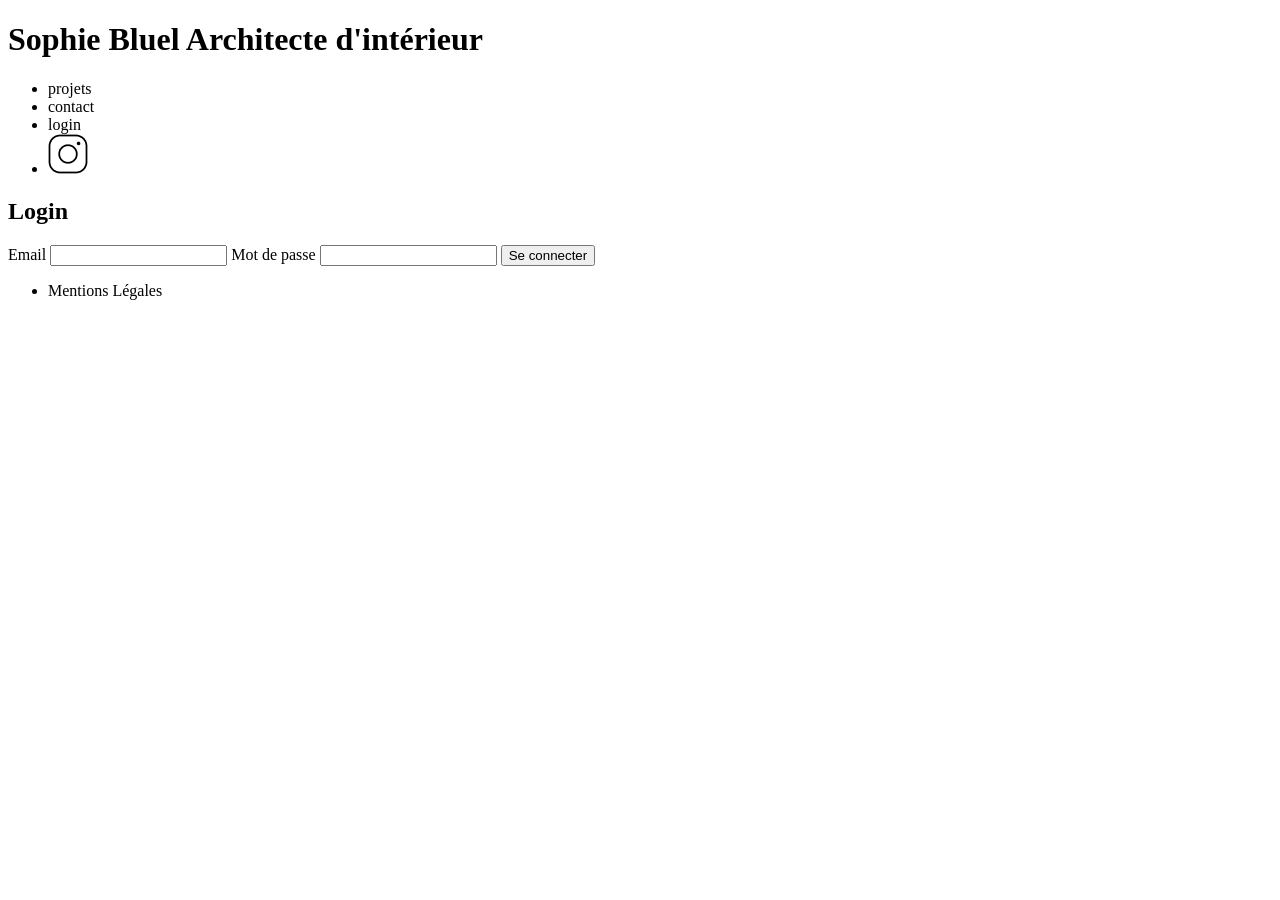
==== FrontEnd/login.html @ 30fae0b5 "getWorks done" ====
<!DOCTYPE html>
<html lang="fr">
  <head>
    <meta charset="UTF-8" />
    <title>Sophie Bluel - Architecte d'intérieur</title>
    <meta name="viewport" content="width=device-width, initial-scale=1.0" />
    <link rel="preconnect" href="https://fonts.googleapis.com" />
    <link rel="preconnect" href="https://fonts.gstatic.com" crossorigin />
    <link
      href="https://fonts.googleapis.com/css2?family=Syne:wght@700;800&family=Work+Sans&display=swap"
      rel="stylesheet"
    />
    <meta name="description" content="" />
    <link rel="stylesheet" href="./assets/style.css" />
    <script src="works.js"></script>
  </head>
  <body>
    <header>
      <h1>Sophie Bluel <span>Architecte d'intérieur</span></h1>
      <nav>
        <ul>
          <li>projets</li>
          <li>contact</li>
          <li>login</li>
          <li><img src="./assets/icons/instagram.png" alt="Instagram" /></li>
        </ul>
      </nav>
    </header>
    <main>
      <section id="login-section">
        <h2>Login</h2>
        <form id="login-form">
          <label for="username">Email</label>
          <input type="text" id="username" name="username" required />

          <label for="password">Mot de passe</label>
          <input type="password" id="password" name="password" required />

          <button type="submit">Se connecter</button>
        </form>
      </section>
    </main>
    <footer>
      <nav>
        <ul>
          <li>Mentions Légales</li>
        </ul>
      </nav>
    </footer>
  </body>
</html>
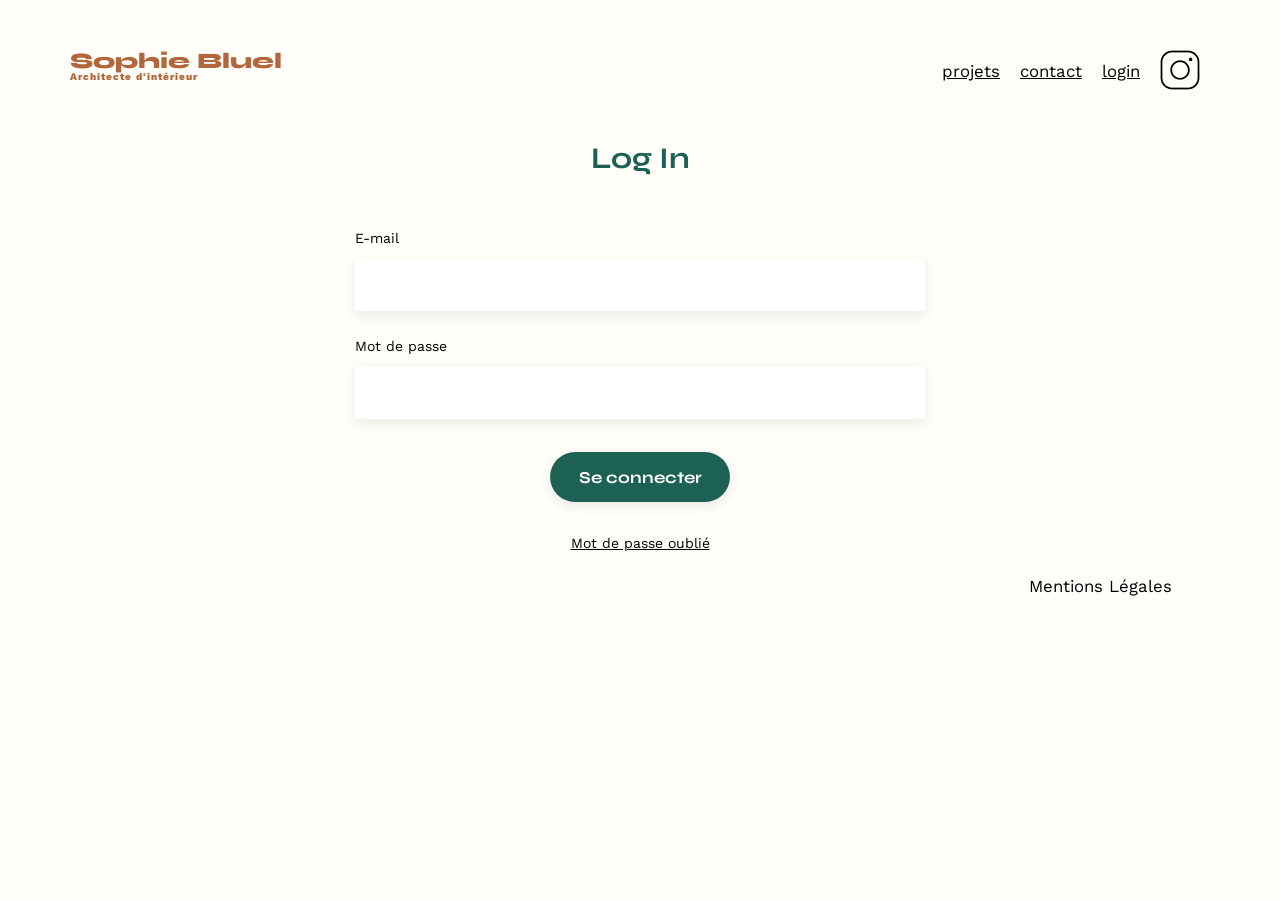
==== commit a8e1a66b: "starting login page" ====
--- a/FrontEnd/login.html
+++ b/FrontEnd/login.html
@@ -12,33 +12,34 @@
     />
     <meta name="description" content="" />
     <link rel="stylesheet" href="./assets/style.css" />
-    <script src="works.js"></script>
+    <script src="js/app.js" defer></script>
   </head>
   <body>
     <header>
       <h1>Sophie Bluel <span>Architecte d'intérieur</span></h1>
       <nav>
         <ul>
-          <li>projets</li>
-          <li>contact</li>
-          <li>login</li>
+          <li><a href="index.html#portfolio">projets</a></li>
+          <li><a href="index.html#contact">contact</a></li>
+          <li><a href="login.html">login</a></li>
           <li><img src="./assets/icons/instagram.png" alt="Instagram" /></li>
         </ul>
       </nav>
     </header>
     <main>
-      <section id="login-section">
-        <h2>Login</h2>
-        <form id="login-form">
-          <label for="username">Email</label>
-          <input type="text" id="username" name="username" required />
+        
+      <section id="login">
+        <h2>Log In</h2>
+        <form id="loginform" action="#" method="post">
+          <label for="email">E-mail</label>
+          <input type="email" name="email" id="email" required />
+          <label for="password">Mot de passe</label>
+          <input type="password" name="password" id="password" required />
+          <input type="submit" value="Se connecter" id="submitButton" />
+        </form>
+        <p><a href="#">Mot de passe oublié</a></p>
+      </section>
 
-          <label for="password">Mot de passe</label>
-          <input type="password" id="password" name="password" required />
-
-          <button type="submit">Se connecter</button>
-        </form>
-      </section>
     </main>
     <footer>
       <nav>
--- a/FrontEnd/assets/style.css
+++ b/FrontEnd/assets/style.css
@@ -0,0 +1,232 @@
+/* http://meyerweb.com/eric/tools/css/reset/
+   v2.0 | 20110126
+   License: none (public domain)
+*/
+
+html, body, div, span, applet, object, iframe,
+h1, h2, h3, h4, h5, h6, p, blockquote, pre,
+a, abbr, acronym, address, big, cite, code,
+del, dfn, em, img, ins, kbd, q, s, samp,
+small, strike, strong, sub, sup, tt, var,
+b, u, i, center,
+dl, dt, dd, ol, ul, li,
+fieldset, form, label, legend,
+table, caption, tbody, tfoot, thead, tr, th, td,
+article, aside, canvas, details, embed,
+figure, figcaption, footer, header, hgroup,
+menu, nav, output, ruby, section, summary,
+time, mark, audio, video {
+	margin: 0;
+	padding: 0;
+	border: 0;
+	font-size: 100%;
+	font: inherit;
+	vertical-align: baseline;
+}
+
+a {
+	color : black;
+}
+
+a:visited {
+	color : black;
+}
+/* HTML5 display-role reset for older browsers */
+article, aside, details, figcaption, figure,
+footer, header, hgroup, menu, nav, section {
+	display: block;
+}
+body {
+	line-height: 1;
+	background-color: #FFFEF8;
+}
+ol, ul {
+	list-style: none;
+}
+blockquote, q {
+	quotes: none;
+}
+blockquote:before, blockquote:after,
+q:before, q:after {
+	content: '';
+	content: none;
+}
+table {
+	border-collapse: collapse;
+	border-spacing: 0;
+}
+/** end reset css**/
+body {
+	max-width: 1140px;
+	margin:auto;
+	font-family: 'Work Sans' ;
+	font-size: 14px;
+}
+header {
+	display: flex;
+	justify-content: space-between;
+	margin: 50px 0
+}
+section {
+	margin: 50px 0
+}
+
+h1{
+	display: flex;
+	flex-direction: column;
+	font-family: 'Syne';
+	font-size: 22px;
+	font-weight: 800;
+	color: #B1663C
+}
+
+h1 > span {
+	font-family: 'Work Sans';
+	font-size:10px;
+	letter-spacing: 0.1em;
+;
+}
+
+h2{
+	font-family: 'Syne';
+	font-weight: 700;
+	font-size: 30px;
+	color: #1D6154
+}
+nav ul {
+	display: flex;
+	align-items: center;
+	list-style-type: none;
+
+}
+nav li {
+	padding: 0 10px;
+	font-size: 1.2em;
+}
+
+li:hover {
+	color: #B1663C;
+}
+#introduction {
+	display: flex;
+	align-items: center;
+}
+#introduction figure {
+	flex: 1
+}
+#introduction img {
+	display: block;
+	margin: auto;
+	width: 80%;
+}
+
+#introduction article {
+	flex: 1
+}
+#introduction h2 {
+	margin-bottom: 1em;
+}
+
+#introduction p {
+	margin-bottom: 0.5em;
+}
+#portfolio h2,
+#login h2 {
+	text-align: center;
+	margin-bottom: 1em;
+}
+
+.div-container {
+	min-width: 550px;
+	width: 50%;
+	display: flex;
+	justify-content: space-evenly;
+	margin: 35px auto;
+}
+.div-container > * {
+	padding: 10px 20px;
+	border: #1D6154 1px solid;
+	border-radius: 60px;
+	font-family: 'Syne';
+	color: #1D6154;
+	cursor: pointer;
+
+	&:hover {
+		background-color: #1D6154;
+		color: white;
+		transition: 0.3s;
+	}
+}
+
+.gallery {
+	width: 100%;
+	display: grid;
+	grid-template-columns: 1fr 1fr 1fr;
+	grid-column-gap: 20px;
+	grid-row-gap: 20px;
+}
+
+.gallery img {
+	width: 100%;
+
+}
+#contact,
+#login {
+	width: 50%;
+	margin: auto;
+}
+#contact > *,
+#login > * {
+	text-align: center;
+
+}
+#contact h2{
+	margin-bottom: 20px;
+}
+#contact form,
+#login form {
+	text-align: left;
+	margin-top:30px;
+	display: flex;
+	flex-direction: column;
+}
+
+#contact input,
+#login input {
+	height: 50px;
+	font-size: 1.2em;
+	border: none;
+	box-shadow: 0px 4px 14px rgba(0, 0, 0, 0.09);
+}
+
+#login input[type="email"],
+#login input[type="password"]
+ {
+	padding: 1px 20px;
+}
+
+#contact label,
+#login label {
+	margin: 2em 0 1em 0;
+}
+#contact textarea {
+	border: none;
+	box-shadow: 0px 4px 14px rgba(0, 0, 0, 0.09);
+}
+
+input[type="submit"]{
+	font-family: 'Syne';
+	font-weight: 700;
+	color: white;
+	background-color: #1D6154;
+	margin : 2em auto ;
+	width: 180px;
+	text-align: center;
+	border-radius: 60px ;
+}
+
+footer nav ul {
+	display: flex;
+	justify-content: flex-end;
+	margin: 2em
+}
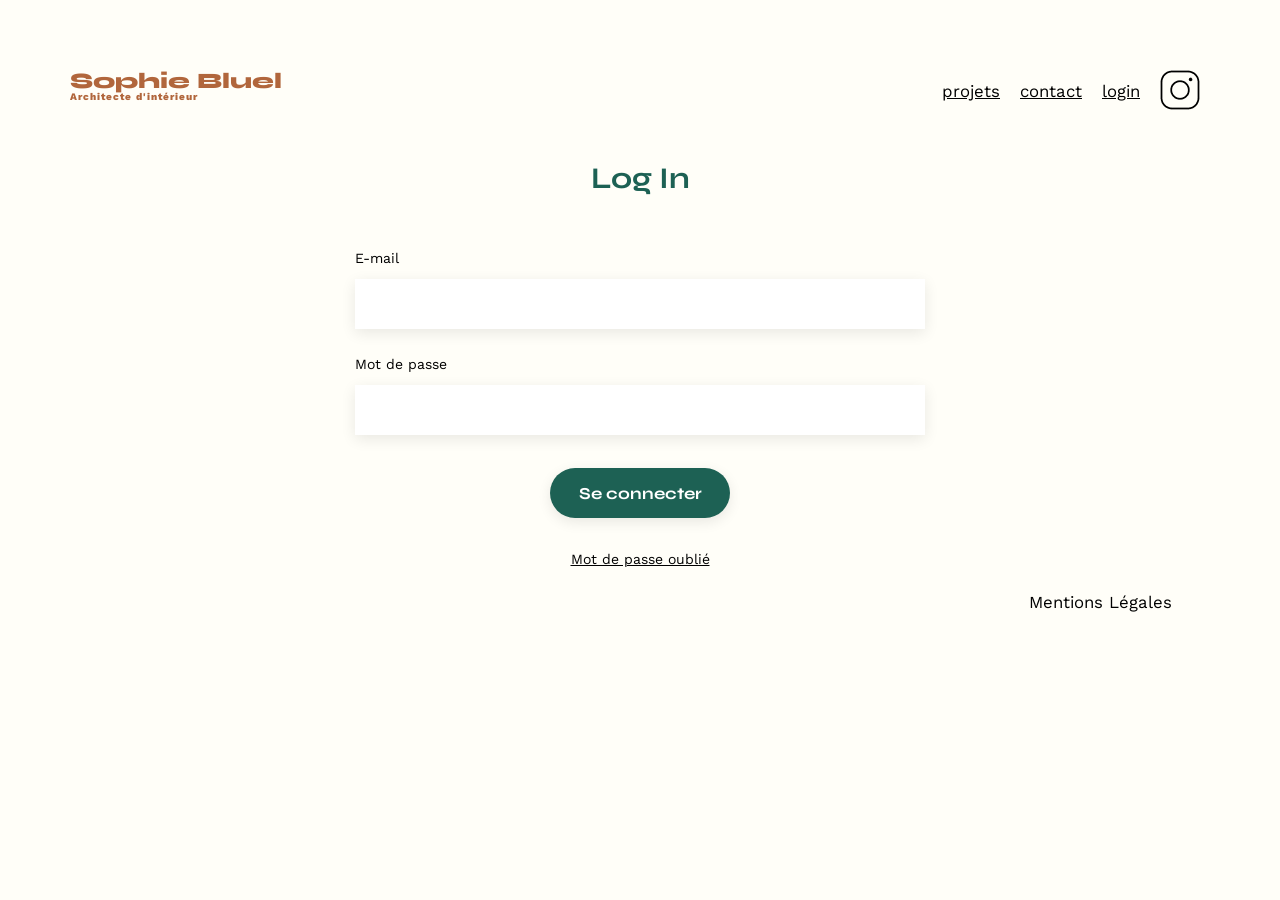
==== commit 305693b6: "modal add photo set" ====
--- a/FrontEnd/login.html
+++ b/FrontEnd/login.html
@@ -12,23 +12,23 @@
     />
     <meta name="description" content="" />
     <link rel="stylesheet" href="./assets/style.css" />
-    <script src="js/app.js" defer></script>
+    <script src="js/login.js" defer></script>
   </head>
   <body>
     <header>
       <h1>Sophie Bluel <span>Architecte d'intérieur</span></h1>
       <nav>
         <ul>
-          <li><a href="index.html#portfolio">projets</a></li>
-          <li><a href="index.html#contact">contact</a></li>
+          <li><a href="#">projets</a></li>
+          <li><a href="#">contact</a></li>
           <li><a href="login.html">login</a></li>
           <li><img src="./assets/icons/instagram.png" alt="Instagram" /></li>
         </ul>
       </nav>
     </header>
     <main>
-        
-      <section id="login">
+
+      <div class="form">
         <h2>Log In</h2>
         <form id="loginform" action="#" method="post">
           <label for="email">E-mail</label>
@@ -38,7 +38,7 @@
           <input type="submit" value="Se connecter" id="submitButton" />
         </form>
         <p><a href="#">Mot de passe oublié</a></p>
-      </section>
+      </div>
 
     </main>
     <footer>
--- a/FrontEnd/assets/style.css
+++ b/FrontEnd/assets/style.css
@@ -1,7 +1,23 @@
+.container {
+    display: flex;
+    align-items: center; /* Centre verticalement les éléments */
+	justify-content: center;
+}
+
+.container h2 {
+    text-align: center; /* Centre le texte à l'intérieur de h2 */
+}
+
+.container p {
+    margin-left: 10px; /* Ajuste l'espace entre h2 et p selon vos besoins */
+}
 /* http://meyerweb.com/eric/tools/css/reset/
    v2.0 | 20110126
    License: none (public domain)
 */
+* {
+	box-sizing: border-box;
+}
 
 html, body, div, span, applet, object, iframe,
 h1, h2, h3, h4, h5, h6, p, blockquote, pre,
@@ -23,13 +39,11 @@
 	font: inherit;
 	vertical-align: baseline;
 }
-
 a {
-	color : black;
-}
-
+	color: black;
+}
 a:visited {
-	color : black;
+	color: black;
 }
 /* HTML5 display-role reset for older browsers */
 article, aside, details, figcaption, figure,
@@ -61,6 +75,7 @@
 	margin:auto;
 	font-family: 'Work Sans' ;
 	font-size: 14px;
+	margin-top: 70px;
 }
 header {
 	display: flex;
@@ -130,34 +145,29 @@
 #introduction p {
 	margin-bottom: 0.5em;
 }
-#portfolio h2,
-#login h2 {
+#portfolio h2 {
 	text-align: center;
 	margin-bottom: 1em;
 }
-
 .div-container {
-	min-width: 550px;
+    min-width: 550px;
 	width: 50%;
-	display: flex;
-	justify-content: space-evenly;
-	margin: 35px auto;
+    display: flex;
+    justify-content: space-evenly;
+    margin: 35px auto;
 }
 .div-container > * {
 	padding: 10px 20px;
-	border: #1D6154 1px solid;
-	border-radius: 60px;
+	border: 1px solid #1D6154;
+	border-radius: 25px;
 	font-family: 'Syne';
 	color: #1D6154;
 	cursor: pointer;
-
-	&:hover {
-		background-color: #1D6154;
-		color: white;
-		transition: 0.3s;
-	}
-}
-
+}
+.div-container > *:hover{
+	background-color: #1D6154;
+	color: white;
+}
 .gallery {
 	width: 100%;
 	display: grid;
@@ -170,50 +180,113 @@
 	width: 100%;
 
 }
-#contact,
-#login {
+.close-button-container{
+    display: flex;
+    justify-content: flex-end;
+}
+.modal-buttons-container{
+	display: flex;
+    justify-content: space-between;
+}
+.js-modal-close {
+    border: none;
+    background-color: white;
+    font-size: 18px;
+}
+.js-modal-back {
+	border: none;
+    background-color: white;
+    font-size: 18px;
+}
+.modal-wrapper h3 {
+    font-size: 18px;
+    text-align: center;
+    display: block;
+    margin-bottom: 40px;
+}
+.modal-gallery {
+    width: 100%;
+	display: grid;
+	grid-template-columns: 1fr 1fr 1fr 1fr 1fr;
+	grid-column-gap: 20px;
+	grid-row-gap: 20px;
+}
+.modal-gallery img {
+	width: 100%;
+}
+.modal-wrapper hr {
+    margin-top: 30px;
+	width: 100%;
+}
+.modal-button-container{
+    display: flex;
+    justify-content: center;
+}
+.add-photo-button {
+    padding: 10px 20px;
+    margin-top: 10px;
+    border: 1px solid #1D6154;
+    border-radius: 25px;
+    font-family: 'Syne';
+    color: white;
+    cursor: pointer;
+    background-color: #1D6154;
+    width: 250px;
+}
+.image-container {
+    position: relative;
+    display: inline-block;
+}
+
+.image-container img {
+    display: block;
+}
+
+.image-container .overlay-icon {
+    position: absolute;
+    top: 6px; /* Ajustez cette valeur pour placer l'icône en fonction de vos besoins */
+    right: 6px; /* Ajustez cette valeur pour placer l'icône en fonction de vos besoins */
+    font-size: 16px; /* Ajustez cette valeur pour la taille de l'icône */
+    cursor: pointer;
+    background-color: black;
+    color: white;
+    padding: 4px;
+    border-radius: 10%;
+}
+.form {
 	width: 50%;
 	margin: auto;
 }
-#contact > *,
-#login > * {
+.form > * {
 	text-align: center;
-
-}
-#contact h2{
+	
+}
+.form h2{
 	margin-bottom: 20px;
 }
-#contact form,
-#login form {
+.form form {
 	text-align: left;
 	margin-top:30px;
 	display: flex;
 	flex-direction: column;
 }
 
-#contact input,
-#login input {
+.form input {
 	height: 50px;
 	font-size: 1.2em;
 	border: none;
 	box-shadow: 0px 4px 14px rgba(0, 0, 0, 0.09);
 }
-
-#login input[type="email"],
-#login input[type="password"]
- {
-	padding: 1px 20px;
-}
-
-#contact label,
-#login label {
+.form label {
 	margin: 2em 0 1em 0;
 }
-#contact textarea {
+.form textarea {
 	border: none;
 	box-shadow: 0px 4px 14px rgba(0, 0, 0, 0.09);
 }
-
+.add-photo-form {
+	width: 70%;
+}
 input[type="submit"]{
 	font-family: 'Syne';
 	font-weight: 700;
@@ -229,4 +302,59 @@
 	display: flex;
 	justify-content: flex-end;
 	margin: 2em
+}
+
+.error-login {
+	background-color: #B84947;
+	color: white;
+	display: flex;
+	justify-content: center;
+	padding: 10px;
+}
+
+.edit {
+	background-color: black;
+	color: white;
+	height: 50px;
+	display: flex;
+	justify-content: center;
+	align-items: center;
+	width: 100vw; /* Utilisez 100vw pour la largeur complète de la fenêtre */
+	position: absolute; /* Positionnement absolu pour sortir du flux */
+	left: 0; /* Alignez à gauche de la fenêtre */
+	top: 0; /* Positionnez en haut, ajustez si nécessaire */
+}
+
+.edit a {
+	color: white;
+}
+.edit a:visited {
+	color: white;
+}
+
+/* modal */
+
+.modal {
+	position: fixed;
+	display: flex;
+	align-items: center;
+	justify-content: center;
+	top: 0;
+	left: 0;
+	width: 100%;
+	height: 100%;
+	background: rgba(0, 0,0,0.8);
+}
+
+.modal-wrapper {
+	overflow: auto;
+	width: 600px;
+	max-width: calc(100vh - 20px);
+	max-height: calc(100vh - 20px);
+	padding: 20px;
+	background-color: white;
+}
+
+.add-modal {
+	display: none;
 }
